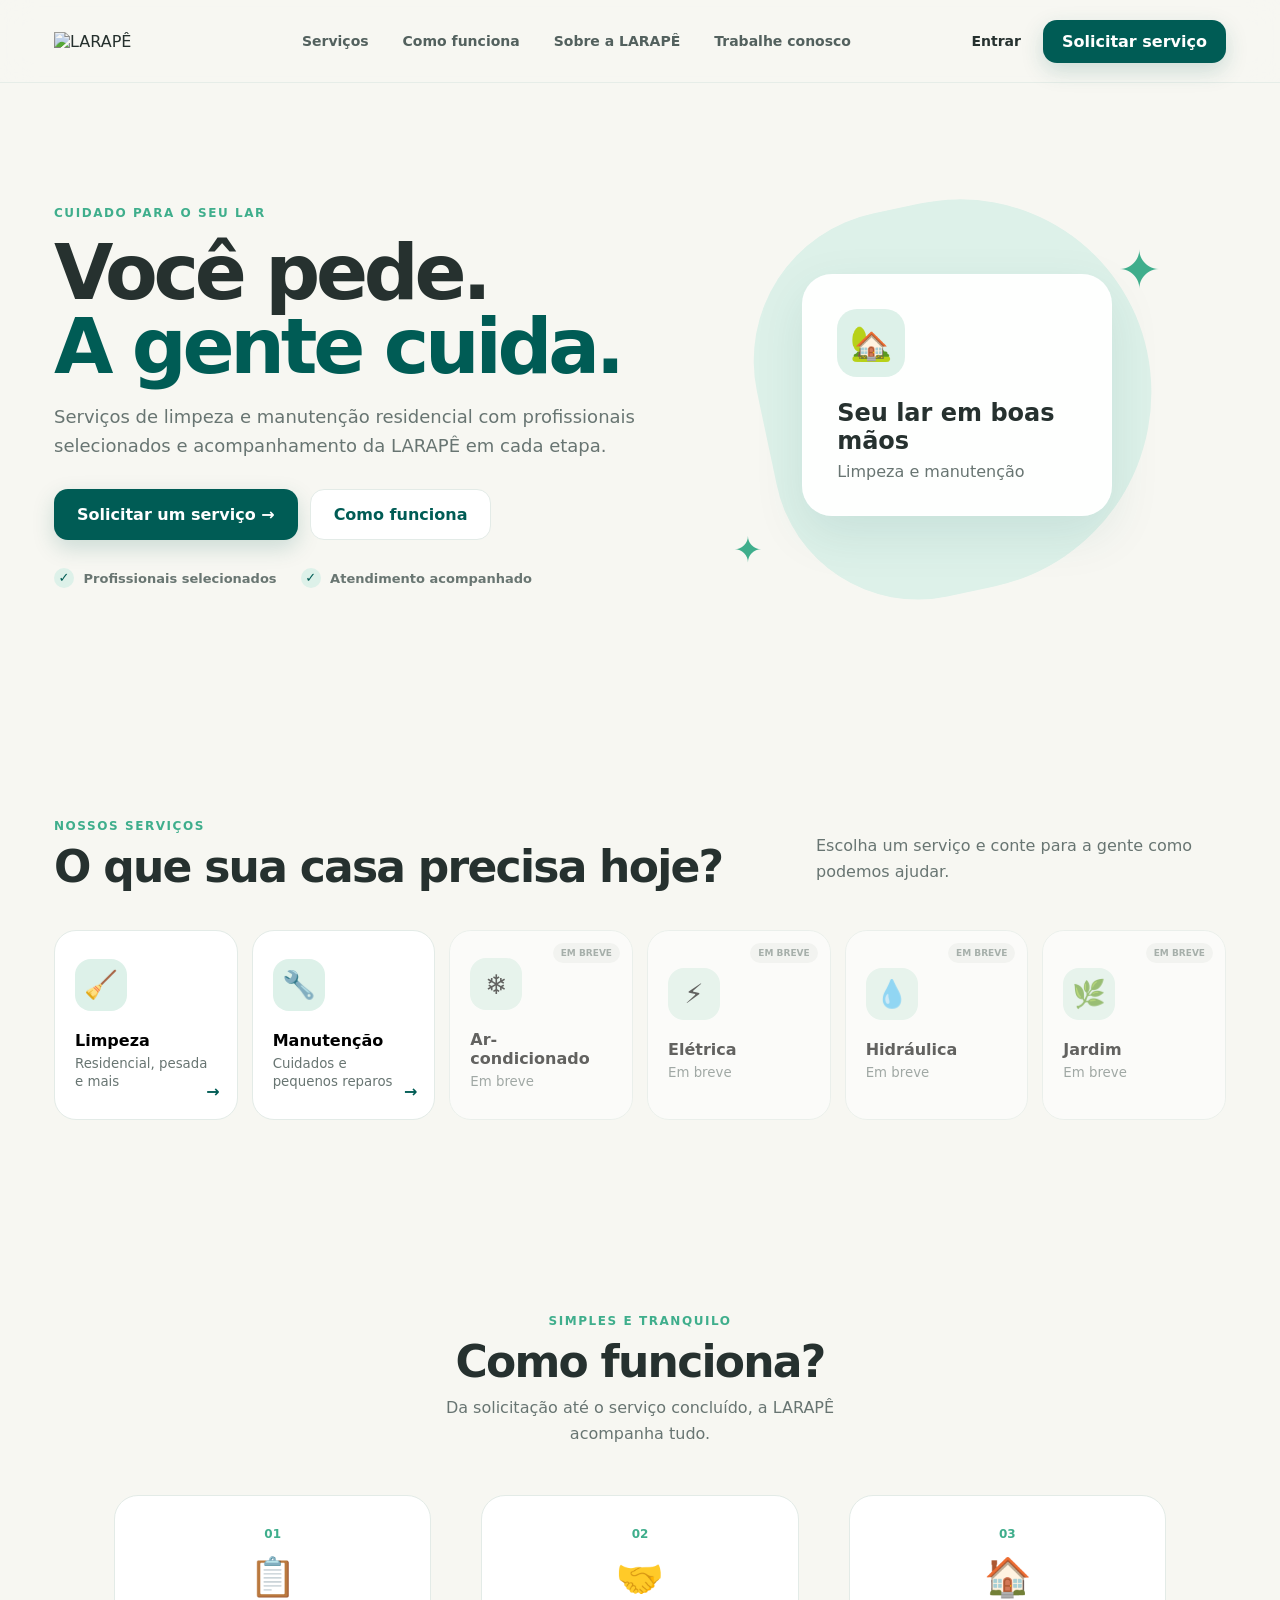
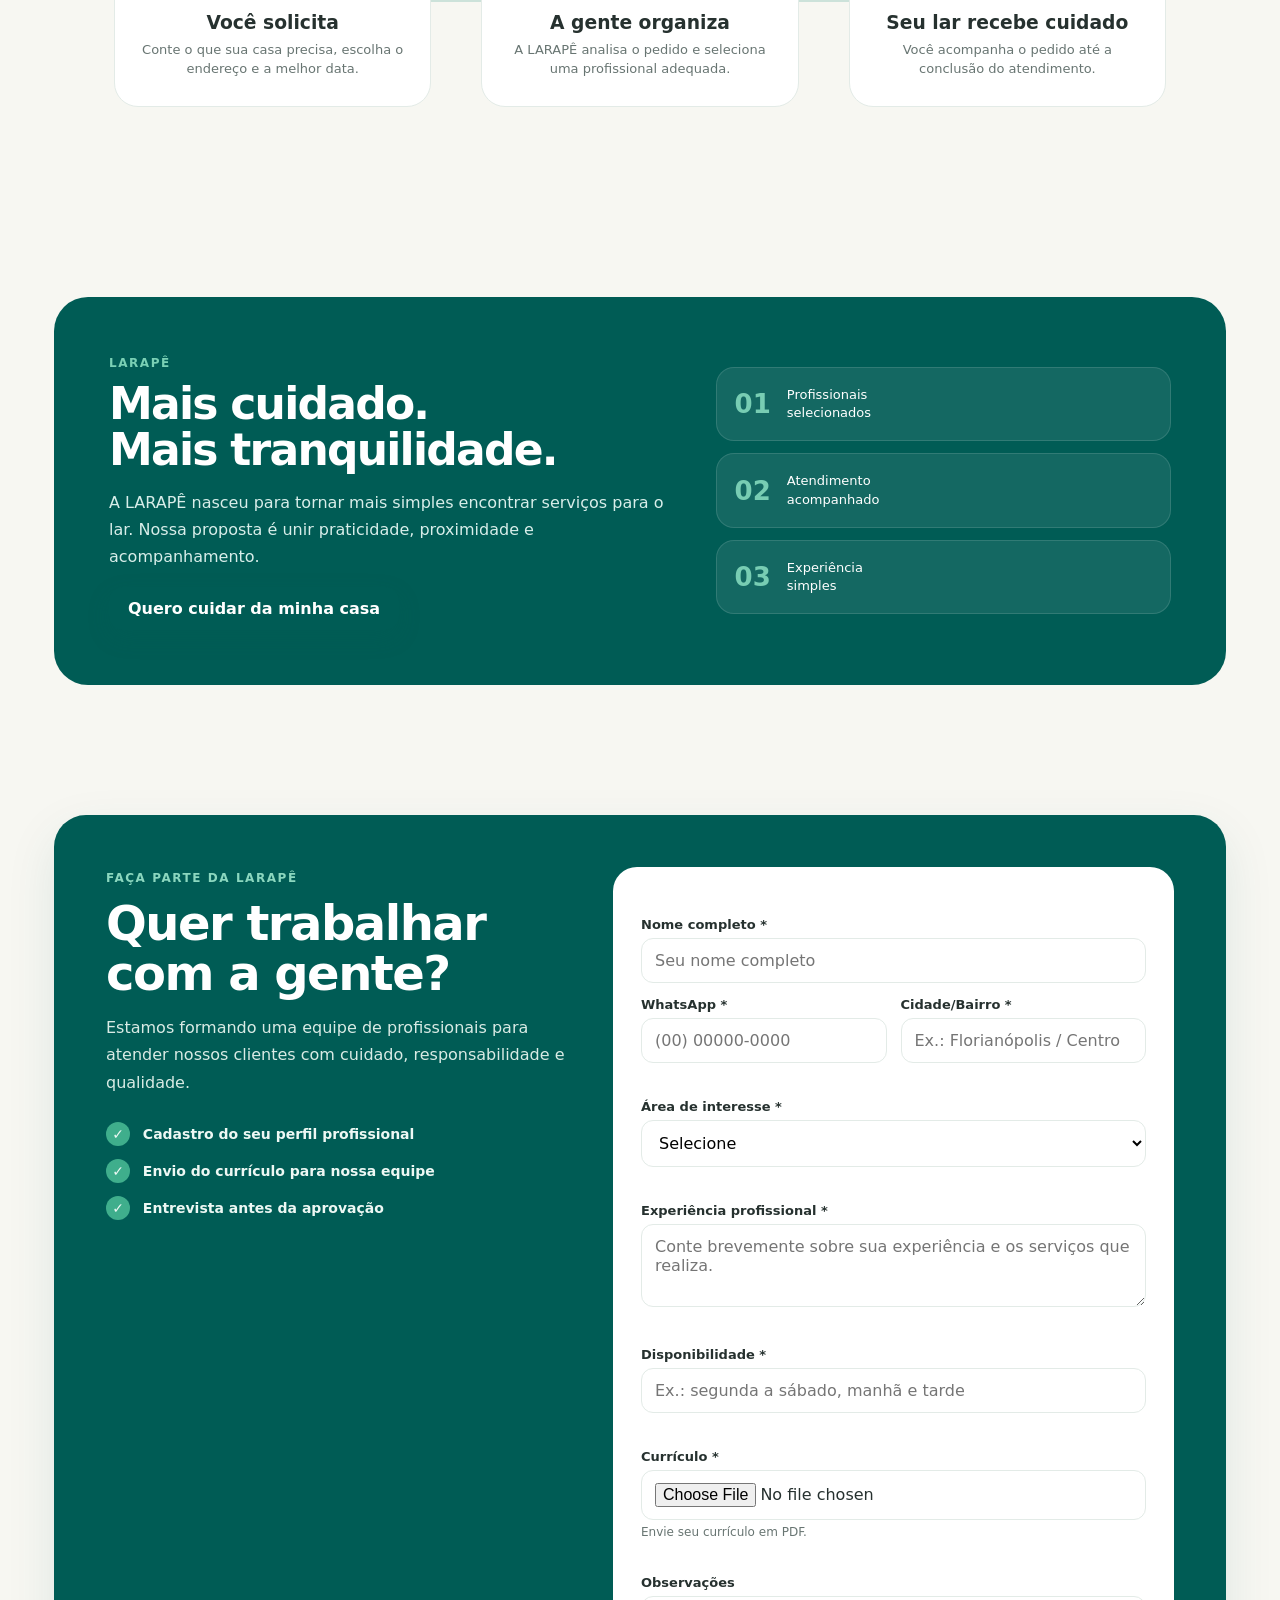
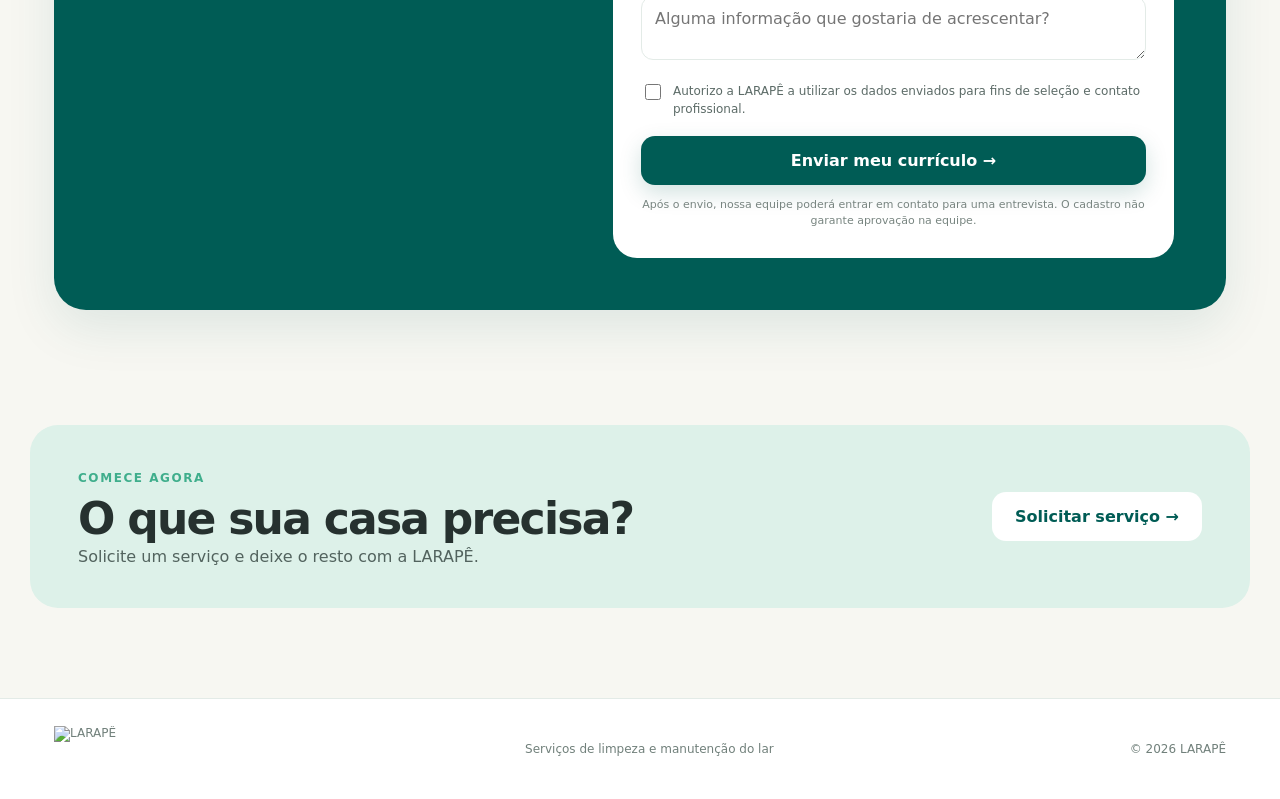
==== index.html @ cdea6ae1 "Add files via upload" ====
<!DOCTYPE html>
<html lang="pt-BR">
<head>
  <meta charset="UTF-8">
  <meta name="viewport" content="width=device-width, initial-scale=1.0">
  <title>LARAPÊ | Você pede. A gente cuida.</title>
  <meta name="description" content="Serviços de limpeza e manutenção do lar. Você pede. A gente cuida.">
  <link rel="stylesheet" href="style.css">
</head>
<body>

<header class="header">
  <div class="nav">
    <a href="#" class="logo"><img src="assets/logo-larape.jpg" alt="LARAPÊ"></a>

    <nav class="desktop-menu">
      <a href="#servicos">Serviços</a>
      <a href="#como-funciona">Como funciona</a>
      <a href="#sobre">Sobre a LARAPÊ</a>
      <a href="#trabalhe">Trabalhe conosco</a>
    </nav>

    <div class="nav-actions">
      <a href="#entrar" class="login">Entrar</a>
      <a href="#solicitar" class="btn btn-primary">Solicitar serviço</a>
    </div>

    <button class="menu-btn" id="menuBtn">☰</button>
  </div>

  <div class="mobile-menu" id="mobileMenu">
    <a href="#servicos">Serviços</a>
    <a href="#como-funciona">Como funciona</a>
    <a href="#sobre">Sobre a LARAPÊ</a>
    <a href="#trabalhe">Trabalhe conosco</a>
    <a href="#entrar">Entrar</a>
    <a href="#solicitar" class="btn btn-primary">Solicitar serviço</a>
  </div>
</header>

<main>

<section class="hero">
  <div class="hero-content">
    <span class="eyebrow">CUIDADO PARA O SEU LAR</span>
    <h1>Você pede.<br><span>A gente cuida.</span></h1>
    <p>
      Serviços de limpeza e manutenção residencial com profissionais selecionados
      e acompanhamento da LARAPÊ em cada etapa.
    </p>

    <div class="hero-actions">
      <a href="#solicitar" class="btn btn-primary btn-large">Solicitar um serviço →</a>
      <a href="#como-funciona" class="btn btn-light btn-large">Como funciona</a>
    </div>

    <div class="trust">
      <div class="trust-item"><strong>✓</strong> Profissionais selecionados</div>
      <div class="trust-item"><strong>✓</strong> Atendimento acompanhado</div>
    </div>
  </div>

  <div class="hero-visual">
    <div class="blob"></div>
    <div class="home-card">
      <div class="mini-icon">🏡</div>
      <strong>Seu lar em boas mãos</strong>
      <span>Limpeza e manutenção</span>
    </div>
    <div class="spark spark-one">✦</div>
    <div class="spark spark-two">✦</div>
  </div>
</section>

<section class="services section" id="servicos">
  <div class="section-heading">
    <div>
      <span class="eyebrow">NOSSOS SERVIÇOS</span>
      <h2>O que sua casa precisa hoje?</h2>
    </div>
    <p>Escolha um serviço e conte para a gente como podemos ajudar.</p>
  </div>

  <div class="service-grid">
    <button class="service-card active" onclick="selectService('Limpeza')">
      <span class="service-icon">🧹</span>
      <strong>Limpeza</strong>
      <small>Residencial, pesada e mais</small>
      <span class="arrow">→</span>
    </button>

    <button class="service-card active" onclick="selectService('Manutenção')">
      <span class="service-icon">🔧</span>
      <strong>Manutenção</strong>
      <small>Cuidados e pequenos reparos</small>
      <span class="arrow">→</span>
    </button>

    <button class="service-card soon">
      <span class="service-icon">❄️</span>
      <strong>Ar-condicionado</strong>
      <small>Em breve</small>
      <span class="soon-label">Em breve</span>
    </button>

    <button class="service-card soon">
      <span class="service-icon">⚡</span>
      <strong>Elétrica</strong>
      <small>Em breve</small>
      <span class="soon-label">Em breve</span>
    </button>

    <button class="service-card soon">
      <span class="service-icon">💧</span>
      <strong>Hidráulica</strong>
      <small>Em breve</small>
      <span class="soon-label">Em breve</span>
    </button>

    <button class="service-card soon">
      <span class="service-icon">🌿</span>
      <strong>Jardim</strong>
      <small>Em breve</small>
      <span class="soon-label">Em breve</span>
    </button>
  </div>
</section>

<section class="how section" id="como-funciona">
  <div class="section-heading centered">
    <span class="eyebrow">SIMPLES E TRANQUILO</span>
    <h2>Como funciona?</h2>
    <p>Da solicitação até o serviço concluído, a LARAPÊ acompanha tudo.</p>
  </div>

  <div class="steps">
    <div class="step">
      <span>01</span>
      <div class="step-icon">📋</div>
      <h3>Você solicita</h3>
      <p>Conte o que sua casa precisa, escolha o endereço e a melhor data.</p>
    </div>

    <div class="line"></div>

    <div class="step">
      <span>02</span>
      <div class="step-icon">🤝</div>
      <h3>A gente organiza</h3>
      <p>A LARAPÊ analisa o pedido e seleciona uma profissional adequada.</p>
    </div>

    <div class="line"></div>

    <div class="step">
      <span>03</span>
      <div class="step-icon">🏠</div>
      <h3>Seu lar recebe cuidado</h3>
      <p>Você acompanha o pedido até a conclusão do atendimento.</p>
    </div>
  </div>
</section>

<section class="about section" id="sobre">
  <div class="about-box">
    <div>
      <span class="eyebrow">LARAPÊ</span>
      <h2>Mais cuidado.<br>Mais tranquilidade.</h2>
      <p>
        A LARAPÊ nasceu para tornar mais simples encontrar serviços para o lar.
        Nossa proposta é unir praticidade, proximidade e acompanhamento.
      </p>
      <a href="#solicitar" class="btn btn-primary">Quero cuidar da minha casa</a>
    </div>

    <div class="about-badges">
      <div><strong>01</strong><span>Profissionais<br>selecionados</span></div>
      <div><strong>02</strong><span>Atendimento<br>acompanhado</span></div>
      <div><strong>03</strong><span>Experiência<br>simples</span></div>
    </div>
  </div>
</section>

<section class="careers section" id="trabalhe">
  <div class="careers-box">
    <div class="careers-copy">
      <span class="eyebrow">FAÇA PARTE DA LARAPÊ</span>
      <h2>Quer trabalhar com a gente?</h2>
      <p>Estamos formando uma equipe de profissionais para atender nossos clientes com cuidado, responsabilidade e qualidade.</p>
      <div class="careers-points">
        <div><span>✓</span> Cadastro do seu perfil profissional</div>
        <div><span>✓</span> Envio do currículo para nossa equipe</div>
        <div><span>✓</span> Entrevista antes da aprovação</div>
      </div>
    </div>

    <form class="career-form" id="careerForm">
      <div class="form-grid">
        <div class="field full"><label for="careerName">Nome completo *</label><input id="careerName" required type="text" placeholder="Seu nome completo"></div>
        <div class="field"><label for="careerPhone">WhatsApp *</label><input id="careerPhone" required type="tel" placeholder="(00) 00000-0000"></div>
        <div class="field"><label for="careerCity">Cidade/Bairro *</label><input id="careerCity" required type="text" placeholder="Ex.: Florianópolis / Centro"></div>
        <div class="field full"><label for="careerArea">Área de interesse *</label><select id="careerArea" required><option value="">Selecione</option><option>Faxina / Limpeza</option><option>Manutenção</option><option>Ambos</option></select></div>
        <div class="field full"><label for="careerExperience">Experiência profissional *</label><textarea id="careerExperience" required rows="3" placeholder="Conte brevemente sobre sua experiência e os serviços que realiza."></textarea></div>
        <div class="field full"><label for="careerAvailability">Disponibilidade *</label><input id="careerAvailability" required type="text" placeholder="Ex.: segunda a sábado, manhã e tarde"></div>
        <div class="field full"><label for="careerCv">Currículo *</label><input id="careerCv" required type="file" accept=".pdf,application/pdf"><small>Envie seu currículo em PDF.</small></div>
        <div class="field full"><label for="careerNotes">Observações</label><textarea id="careerNotes" rows="2" placeholder="Alguma informação que gostaria de acrescentar?"></textarea></div>
      </div>
      <label class="consent"><input id="careerConsent" required type="checkbox"> <span>Autorizo a LARAPÊ a utilizar os dados enviados para fins de seleção e contato profissional.</span></label>
      <button class="btn btn-primary btn-large" type="submit">Enviar meu currículo →</button>
      <p class="form-note">Após o envio, nossa equipe poderá entrar em contato para uma entrevista. O cadastro não garante aprovação na equipe.</p>
    </form>
  </div>
</section>

<section class="cta" id="solicitar">
  <div>
    <span class="eyebrow">COMECE AGORA</span>
    <h2>O que sua casa precisa?</h2>
    <p>Solicite um serviço e deixe o resto com a LARAPÊ.</p>
  </div>
  <button class="btn btn-white btn-large" onclick="selectService('Limpeza')">Solicitar serviço →</button>
</section>

</main>

<footer>
  <div class="footer-inner">
    <img src="assets/logo-larape.jpg" alt="LARAPÊ">
    <span>Serviços de limpeza e manutenção do lar</span>
    <span>© 2026 LARAPÊ</span>
  </div>
</footer>

<div class="modal" id="modal">
  <div class="modal-box wizard">
    <button class="close" onclick="closeModal()">×</button>

    <div class="wizard-top">
      <div>
        <span class="eyebrow">NOVO PEDIDO</span>
        <h2 id="modalTitle">Solicitar serviço</h2>
      </div>
      <span class="step-count" id="stepCount">1 de 4</span>
    </div>

    <div class="progress"><span id="progressBar"></span></div>

    <div class="wizard-step active" data-step="1">
      <p>Primeiro, escolha o que você precisa.</p>
      <div class="choice-grid">
        <button class="choice" data-service="Limpeza" onclick="chooseService('Limpeza')">
          <span>🧹</span><strong>Limpeza</strong><small>Cuidados para sua casa</small>
        </button>
        <button class="choice" data-service="Manutenção" onclick="chooseService('Manutenção')">
          <span>🔧</span><strong>Manutenção</strong><small>Pequenos reparos e cuidados</small>
        </button>
      </div>
    </div>

    <div class="wizard-step" data-step="2">
      <p>Conte um pouco mais sobre o serviço.</p>
      <label>Tipo de atendimento</label>
      <select id="detailType">
        <option>Limpeza residencial</option>
        <option>Limpeza pesada</option>
        <option>Manutenção geral</option>
        <option>Outro</option>
      </select>
      <label>Observações</label>
      <textarea id="notes" rows="4" placeholder="Ex.: quantidade de quartos, alguma necessidade especial..."></textarea>
      <div class="wizard-actions">
        <button class="btn btn-light" onclick="prevStep()">← Voltar</button>
        <button class="btn btn-primary" onclick="nextStep()">Continuar →</button>
      </div>
    </div>

    <div class="wizard-step" data-step="3">
      <p>Onde e quando você gostaria do atendimento?</p>
      <label>Endereço</label>
      <input id="address" type="text" placeholder="Rua, número, bairro">
      <div class="two-cols">
        <div><label>Data</label><input id="date" type="date"></div>
        <div><label>Horário</label><input id="time" type="time"></div>
      </div>
      <div class="wizard-actions">
        <button class="btn btn-light" onclick="prevStep()">← Voltar</button>
        <button class="btn btn-primary" onclick="nextStep()">Continuar →</button>
      </div>
    </div>

    <div class="wizard-step" data-step="4">
      <p>Por fim, como podemos falar com você?</p>
      <label>Nome</label>
      <input id="name" type="text" placeholder="Seu nome">
      <label>WhatsApp</label>
      <input id="phone" type="tel" placeholder="(00) 00000-0000">
      <div class="summary" id="summary"></div>
      <div class="wizard-actions">
        <button class="btn btn-light" onclick="prevStep()">← Voltar</button>
        <button class="btn btn-primary" onclick="finishRequest()">Enviar pedido ✓</button>
      </div>
    </div>
  </div>
</div>

<div class="toast" id="toast"></div>

<script src="script.js"></script>
</body>
</html>
---- style.css ----
:root {
  --petroleo: #005C55;
  --verde: #3FAE8C;
  --claro: #DDF1E9;
  --off: #F7F7F2;
  --grafite: #26312F;
  --muted: #687572;
  --white: #FFFFFF;
  --border: #e3ebe7;
  --shadow: 0 18px 50px rgba(0, 92, 85, .10);
  --radius: 24px;
}

* { box-sizing: border-box; }

html { scroll-behavior: smooth; }

body {
  margin: 0;
  background: var(--off);
  color: var(--grafite);
  font-family: Inter, ui-sans-serif, system-ui, -apple-system, BlinkMacSystemFont, "Segoe UI", sans-serif;
}

button, input, select { font: inherit; }

button, a { -webkit-tap-highlight-color: transparent; }

a { text-decoration: none; color: inherit; }

.header {
  position: fixed;
  top: 0;
  left: 0;
  right: 0;
  z-index: 50;
  background: rgba(247,247,242,.90);
  backdrop-filter: blur(16px);
  border-bottom: 1px solid rgba(227,235,231,.8);
}

.nav {
  max-width: 1220px;
  height: 82px;
  padding: 0 24px;
  margin: auto;
  display: flex;
  align-items: center;
  justify-content: space-between;
}

.logo img {
  width: 148px;
  height: 58px;
  object-fit: contain;
  mix-blend-mode: multiply;
}

.desktop-menu {
  display: flex;
  gap: 34px;
  margin-left: 50px;
}

.desktop-menu a {
  font-size: 14px;
  font-weight: 650;
  color: #53615e;
}

.desktop-menu a:hover { color: var(--petroleo); }

.nav-actions {
  display: flex;
  align-items: center;
  gap: 22px;
}

.login {
  font-size: 14px;
  font-weight: 750;
}

.btn {
  border: 0;
  border-radius: 14px;
  padding: 12px 19px;
  font-weight: 800;
  display: inline-flex;
  justify-content: center;
  align-items: center;
  transition: .2s ease;
  cursor: pointer;
}

.btn-primary {
  background: var(--petroleo);
  color: white;
  box-shadow: 0 8px 22px rgba(0,92,85,.18);
}

.btn-primary:hover {
  transform: translateY(-2px);
  box-shadow: 0 12px 28px rgba(0,92,85,.25);
}

.btn-light {
  background: white;
  color: var(--petroleo);
  border: 1px solid var(--border);
}

.btn-white {
  background: white;
  color: var(--petroleo);
}

.btn-large { padding: 15px 23px; }

.menu-btn { display: none; border: 0; background: none; font-size: 26px; }

.mobile-menu { display: none; }

.hero {
  min-height: 720px;
  max-width: 1220px;
  margin: auto;
  padding: 150px 24px 80px;
  display: grid;
  grid-template-columns: 1.05fr .95fr;
  align-items: center;
  gap: 40px;
}

.eyebrow {
  color: var(--verde);
  font-size: 12px;
  font-weight: 900;
  letter-spacing: .13em;
}

.hero h1 {
  margin: 15px 0 18px;
  font-size: clamp(48px, 6vw, 78px);
  line-height: .96;
  letter-spacing: -.055em;
}

.hero h1 span { color: var(--petroleo); }

.hero p {
  max-width: 590px;
  font-size: 18px;
  line-height: 1.65;
  color: var(--muted);
}

.hero-actions {
  display: flex;
  gap: 12px;
  margin-top: 28px;
}

.trust {
  display: flex;
  gap: 24px;
  flex-wrap: wrap;
  margin-top: 28px;
  color: #697672;
  font-size: 13px;
  font-weight: 650;
}

.trust strong {
  display: inline-grid;
  place-items: center;
  width: 20px;
  height: 20px;
  border-radius: 50%;
  background: var(--claro);
  color: var(--petroleo);
  margin-right: 5px;
}

.hero-visual {
  min-height: 450px;
  position: relative;
  display: grid;
  place-items: center;
}

.blob {
  position: absolute;
  width: 390px;
  height: 390px;
  border-radius: 44% 56% 58% 42%;
  background: var(--claro);
  transform: rotate(-12deg);
}

.home-card {
  position: relative;
  z-index: 2;
  width: 310px;
  min-height: 220px;
  background: rgba(255,255,255,.95);
  border: 1px solid rgba(255,255,255,.8);
  border-radius: 30px;
  box-shadow: var(--shadow);
  display: flex;
  flex-direction: column;
  justify-content: center;
  padding: 34px;
}

.mini-icon {
  width: 68px;
  height: 68px;
  border-radius: 20px;
  display: grid;
  place-items: center;
  background: var(--claro);
  font-size: 34px;
  margin-bottom: 22px;
}

.home-card strong { font-size: 24px; }

.home-card span { margin-top: 7px; color: var(--muted); }

.spark {
  position: absolute;
  color: var(--verde);
  font-size: 52px;
  z-index: 3;
}

.spark-one { top: 70px; right: 65px; }
.spark-two { bottom: 50px; left: 45px; font-size: 35px; }

.section {
  max-width: 1220px;
  margin: auto;
  padding: 95px 24px;
}

.section-heading {
  display: flex;
  justify-content: space-between;
  align-items: end;
  gap: 30px;
  margin-bottom: 30px;
}

.section-heading h2,
.about h2,
.cta h2 {
  font-size: clamp(30px, 4vw, 44px);
  letter-spacing: -.04em;
  line-height: 1.05;
  margin: 10px 0;
}

.section-heading p {
  color: var(--muted);
  max-width: 410px;
  line-height: 1.6;
}

.centered {
  display: block;
  text-align: center;
  max-width: 680px;
  margin: auto auto 48px;
}

.centered p { margin: auto; }

.service-grid {
  display: grid;
  grid-template-columns: repeat(6, 1fr);
  gap: 14px;
}

.service-card {
  min-height: 190px;
  border: 1px solid var(--border);
  background: white;
  border-radius: 22px;
  padding: 20px;
  text-align: left;
  position: relative;
  transition: .2s ease;
  cursor: pointer;
}

.service-card.active:hover {
  transform: translateY(-5px);
  border-color: #a9d5c9;
  box-shadow: var(--shadow);
}

.service-card.soon { opacity: .60; cursor: default; }

.service-icon {
  display: grid;
  place-items: center;
  width: 52px;
  height: 52px;
  border-radius: 16px;
  background: var(--claro);
  font-size: 27px;
}

.service-card strong {
  display: block;
  margin-top: 20px;
  font-size: 16px;
}

.service-card small {
  display: block;
  color: var(--muted);
  margin-top: 5px;
  line-height: 1.4;
}

.arrow {
  position: absolute;
  right: 17px;
  bottom: 18px;
  color: var(--petroleo);
  font-weight: 900;
}

.soon-label {
  position: absolute;
  right: 12px;
  top: 12px;
  background: #f0f2f0;
  color: #71807b;
  border-radius: 99px;
  padding: 5px 8px;
  font-size: 9px;
  font-weight: 800;
  text-transform: uppercase;
}

.how { max-width: 1100px; }

.steps {
  display: grid;
  grid-template-columns: 1fr 50px 1fr 50px 1fr;
  align-items: center;
}

.step {
  text-align: center;
  background: white;
  border: 1px solid var(--border);
  border-radius: 24px;
  padding: 27px 20px;
}

.step > span {
  color: var(--verde);
  font-weight: 900;
  font-size: 12px;
}

.step-icon { font-size: 38px; margin: 13px 0; }

.step h3 { margin: 0 0 7px; }

.step p {
  margin: 0;
  color: var(--muted);
  line-height: 1.5;
  font-size: 13px;
}

.line {
  height: 2px;
  background: #cce2da;
}

.about-box {
  background: var(--petroleo);
  color: white;
  border-radius: 34px;
  padding: 55px;
  display: grid;
  grid-template-columns: 1.1fr .9fr;
  gap: 50px;
  align-items: center;
  overflow: hidden;
  position: relative;
}

.about-box p {
  max-width: 600px;
  color: #d8eeea;
  line-height: 1.7;
}

.about-box .eyebrow { color: #7ad0b5; }

.about-badges {
  display: grid;
  gap: 12px;
}

.about-badges div {
  background: rgba(255,255,255,.08);
  border: 1px solid rgba(255,255,255,.12);
  border-radius: 18px;
  padding: 18px;
  display: flex;
  align-items: center;
  gap: 16px;
}

.about-badges strong { font-size: 26px; color: #78cdb3; }
.about-badges span { font-size: 13px; line-height: 1.4; }

.cta {
  max-width: 1220px;
  margin: 20px auto 90px;
  padding: 42px 48px;
  border-radius: 28px;
  background: var(--claro);
  display: flex;
  justify-content: space-between;
  align-items: center;
  gap: 30px;
}

.cta h2 { margin-bottom: 5px; }

.cta p { margin: 0; color: #52635e; }

footer {
  border-top: 1px solid var(--border);
  background: white;
}

.footer-inner {
  max-width: 1220px;
  margin: auto;
  min-height: 100px;
  padding: 20px 24px;
  display: flex;
  align-items: center;
  justify-content: space-between;
  gap: 20px;
  color: #71807b;
  font-size: 12px;
}

.footer-inner img {
  width: 115px;
  height: 45px;
  object-fit: contain;
  mix-blend-mode: multiply;
}

.modal {
  position: fixed;
  inset: 0;
  z-index: 100;
  background: rgba(22,38,35,.45);
  backdrop-filter: blur(7px);
  display: none;
  place-items: center;
  padding: 20px;
}

.modal.show { display: grid; }

.modal-box {
  width: min(470px,100%);
  background: var(--off);
  border-radius: 26px;
  padding: 30px;
  position: relative;
  box-shadow: 0 25px 80px rgba(0,0,0,.2);
}

.modal-box h2 { margin: 10px 0; font-size: 30px; }

.modal-box p {
  color: var(--muted);
  line-height: 1.5;
}

.modal-box label {
  display: block;
  font-size: 13px;
  font-weight: 800;
  margin: 15px 0 6px;
}

.modal-box input,
.modal-box select {
  width: 100%;
  border: 1px solid var(--border);
  background: white;
  border-radius: 12px;
  padding: 13px;
  outline: none;
}

.full { width: 100%; margin-top: 22px; }

.close {
  position: absolute;
  right: 17px;
  top: 14px;
  border: 0;
  background: none;
  font-size: 29px;
  color: #66736f;
}

.toast {
  position: fixed;
  right: 20px;
  bottom: 20px;
  z-index: 200;
  background: var(--grafite);
  color: white;
  padding: 14px 18px;
  border-radius: 13px;
  transform: translateY(100px);
  opacity: 0;
  transition: .25s;
}

.toast.show { transform: translateY(0); opacity: 1; }

@media (max-width: 1050px) {
  .desktop-menu { display: none; }
  .service-grid { grid-template-columns: repeat(3, 1fr); }
  .hero { grid-template-columns: 1fr; }
  .hero-visual { min-height: 360px; }
}

@media (max-width: 720px) {
  .nav { height: 70px; }
  .logo img { width: 125px; }
  .nav-actions { display: none; }
  .menu-btn { display: block; }

  .mobile-menu {
    background: white;
    padding: 15px 22px 22px;
    border-bottom: 1px solid var(--border);
  }

  .mobile-menu.open { display: grid; gap: 12px; }

  .mobile-menu a {
    padding: 10px 0;
    font-weight: 700;
  }

  .mobile-menu .btn { color: white; text-align: center; }

  .hero {
    padding-top: 120px;
    padding-bottom: 50px;
  }

  .hero h1 { font-size: 51px; }
  .hero p { font-size: 16px; }
  .hero-actions { flex-direction: column; }
  .hero-actions .btn { width: 100%; }
  .hero-visual { min-height: 300px; }
  .blob { width: 280px; height: 280px; }
  .home-card { width: 270px; }

  .section { padding: 65px 18px; }
  .section-heading { display: block; }
  .service-grid { grid-template-columns: 1fr 1fr; }
  .service-card { min-height: 170px; }

  .steps { grid-template-columns: 1fr; gap: 12px; }
  .line { display: none; }

  .about-box {
    padding: 32px 25px;
    grid-template-columns: 1fr;
  }

  .cta {
    margin: 0 18px 60px;
    padding: 32px 25px;
    display: block;
  }

  .cta .btn { margin-top: 22px; width: 100%; }

  .footer-inner {
    flex-direction: column;
    text-align: center;
    padding: 25px;
  }
}

@media (max-width: 420px) {
  .service-grid { grid-template-columns: 1fr; }
}

/* Wizard de solicitação */
.wizard { max-height: 88vh; overflow-y: auto; }
.wizard-top { display:flex; justify-content:space-between; align-items:flex-start; gap:20px; }
.step-count { font-size:12px; font-weight:900; color:var(--petroleo); background:var(--claro); padding:7px 10px; border-radius:99px; }
.progress { height:5px; background:#e4ebe8; border-radius:99px; margin:20px 0 24px; overflow:hidden; }
.progress span { display:block; height:100%; width:25%; background:var(--verde); border-radius:99px; transition:.25s; }
.wizard-step { display:none; }
.wizard-step.active { display:block; }
.wizard-step > p { margin-top:0; }
.choice-grid { display:grid; grid-template-columns:1fr 1fr; gap:12px; margin-top:20px; }
.choice {
  border:1px solid var(--border); background:white; border-radius:18px; padding:22px;
  text-align:left; cursor:pointer; transition:.2s;
}
.choice:hover, .choice.selected { border-color:var(--verde); box-shadow:0 8px 24px rgba(0,92,85,.10); transform:translateY(-2px); }
.choice span { font-size:31px; display:block; margin-bottom:14px; }
.choice strong { display:block; font-size:16px; }
.choice small { display:block; color:var(--muted); margin-top:5px; }
.wizard label { display:block; font-size:13px; font-weight:800; margin:15px 0 6px; }
.wizard input, .wizard select, .wizard textarea {
  width:100%; border:1px solid var(--border); background:white; border-radius:12px;
  padding:13px; outline:none; resize:vertical;
}
.wizard input:focus, .wizard select:focus, .wizard textarea:focus { border-color:var(--verde); }
.two-cols { display:grid; grid-template-columns:1fr 1fr; gap:12px; }
.wizard-actions { display:flex; justify-content:space-between; gap:10px; margin-top:22px; }
.summary { margin-top:18px; padding:16px; border-radius:15px; background:var(--claro); color:#3e5b54; font-size:13px; line-height:1.6; }
.summary strong { color:var(--petroleo); }

@media (max-width: 520px) {
  .choice-grid, .two-cols { grid-template-columns:1fr; }
  .wizard-actions .btn { flex:1; }
}


/* Trabalhe com a LARAPÊ */
.careers { padding-top: 35px; }
.careers-box { background: var(--petroleo); color: white; border-radius: 32px; padding: 52px; display:grid; grid-template-columns:.9fr 1.1fr; gap:48px; align-items:start; box-shadow: var(--shadow); }
.careers-copy h2 { font-size:clamp(32px,4vw,48px); line-height:1.05; margin:12px 0 16px; letter-spacing:-1.5px; }
.careers-copy > p { color:#d9ebe5; max-width:520px; line-height:1.7; }
.careers-copy .eyebrow { color:#8bd7bf; }
.careers-points { display:grid; gap:13px; margin-top:26px; color:#edf8f4; font-weight:700; font-size:14px; }
.careers-points span { display:inline-grid; place-items:center; width:24px; height:24px; border-radius:50%; background:#3fae8c; margin-right:8px; }
.career-form { background:#fff; color:var(--grafite); border-radius:24px; padding:28px; }
.form-grid { display:grid; grid-template-columns:1fr 1fr; gap:14px; }
.field.full { grid-column:1/-1; }
.field label { display:block; font-size:13px; font-weight:800; margin:0 0 6px; }
.career-form input, .career-form select, .career-form textarea { width:100%; box-sizing:border-box; border:1px solid var(--border); background:#fff; border-radius:12px; padding:12px 13px; outline:none; font:inherit; }
.career-form input:focus, .career-form select:focus, .career-form textarea:focus { border-color:var(--verde); box-shadow:0 0 0 3px rgba(63,174,140,.10); }
.career-form small { display:block; margin-top:5px; color:var(--muted); font-size:12px; }
.consent { display:flex; align-items:flex-start; gap:9px; margin:18px 0; font-size:12px; color:#5c6b67; line-height:1.5; }
.consent input { width:16px; height:16px; flex:0 0 auto; margin-top:2px; }
.career-form .btn { width:100%; }
.form-note { margin:12px 0 0; font-size:11px; color:#788580; line-height:1.5; text-align:center; }
@media (max-width: 900px) { .careers-box { grid-template-columns:1fr; padding:36px 26px; gap:28px; } }
@media (max-width: 560px) { .form-grid { grid-template-columns:1fr; } .field.full { grid-column:auto; } .career-form { padding:22px 18px; } .careers-box { border-radius:24px; } }
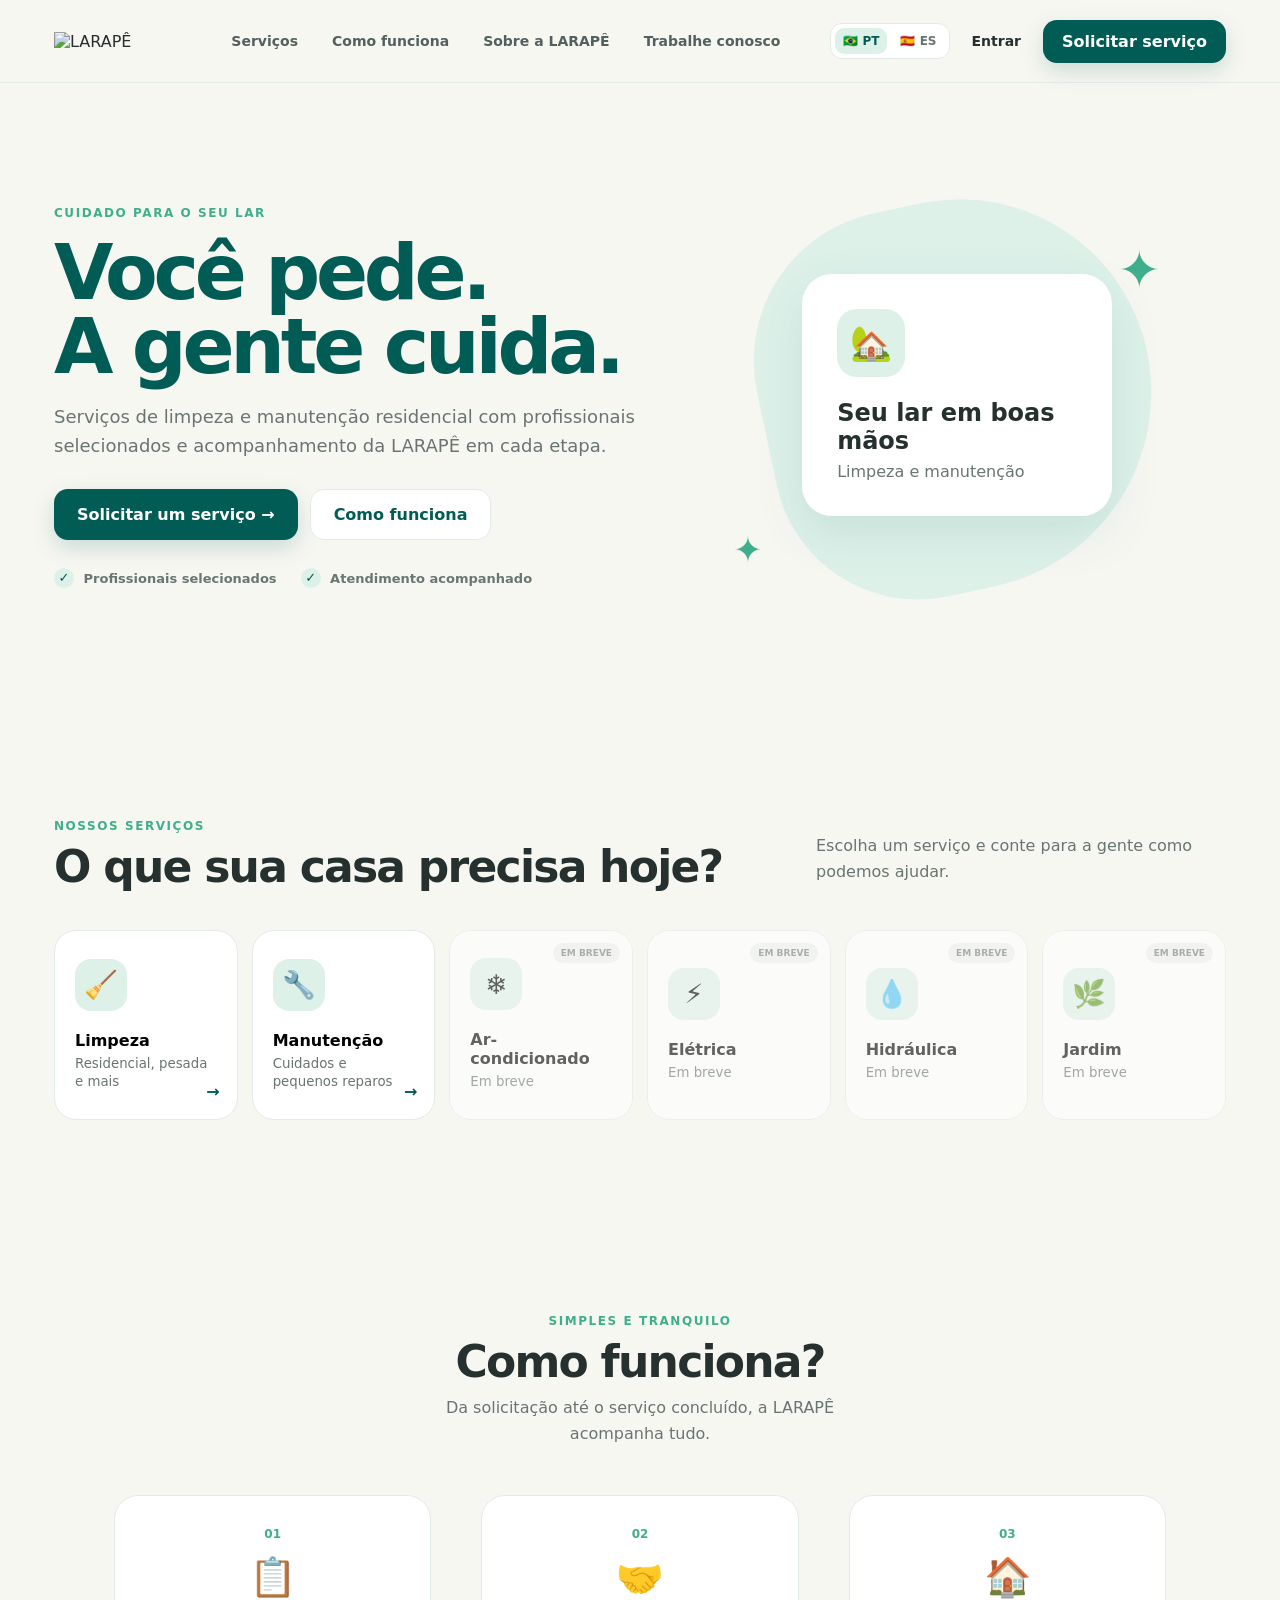
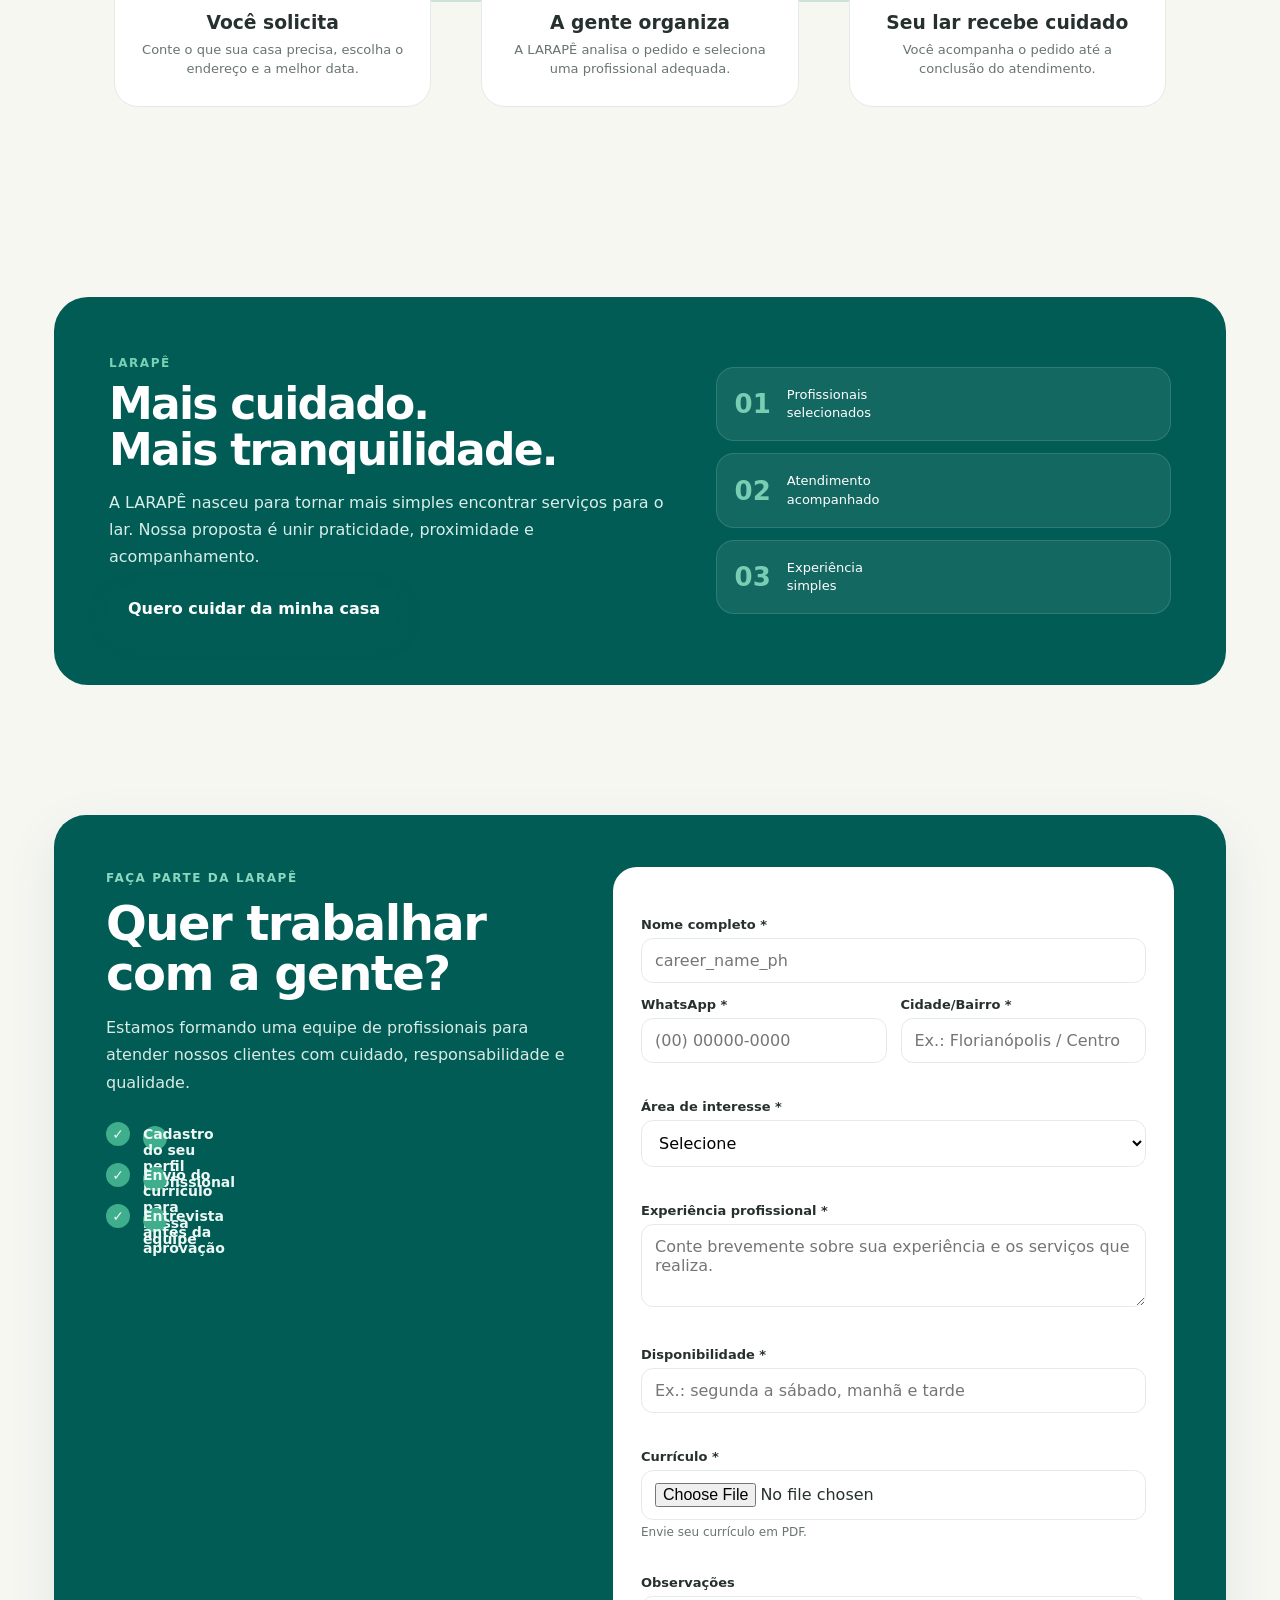
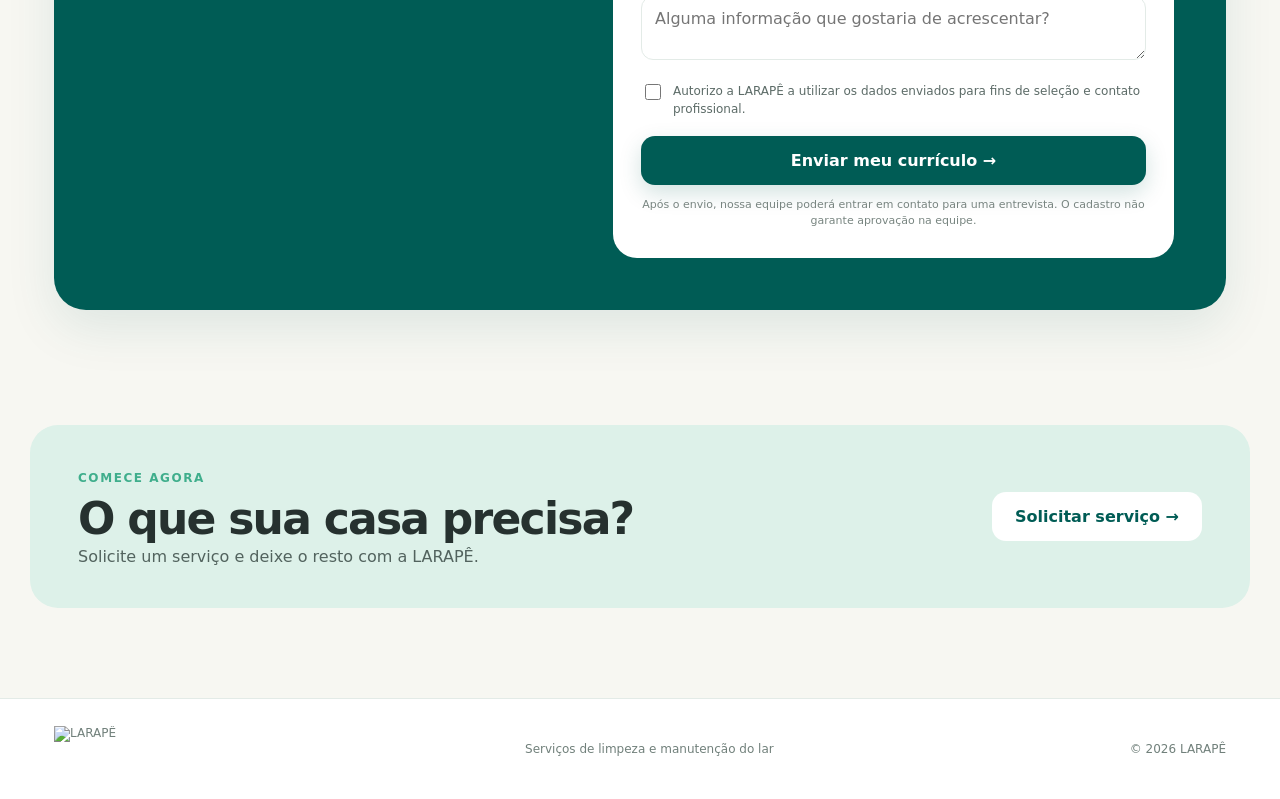
==== commit 07217529: "Add files via upload" ====
--- a/index.html
+++ b/index.html
@@ -14,27 +14,32 @@
     <a href="#" class="logo"><img src="assets/logo-larape.jpg" alt="LARAPÊ"></a>
 
     <nav class="desktop-menu">
-      <a href="#servicos">Serviços</a>
-      <a href="#como-funciona">Como funciona</a>
-      <a href="#sobre">Sobre a LARAPÊ</a>
-      <a href="#trabalhe">Trabalhe conosco</a>
+      <a href="#servicos" data-i18n="nav_services">Serviços</a>
+      <a href="#como-funciona" data-i18n="nav_how">Como funciona</a>
+      <a href="#sobre" data-i18n="nav_about">Sobre a LARAPÊ</a>
+      <a href="#trabalhe" data-i18n="nav_careers">Trabalhe conosco</a>
     </nav>
 
     <div class="nav-actions">
-      <a href="#entrar" class="login">Entrar</a>
-      <a href="#solicitar" class="btn btn-primary">Solicitar serviço</a>
+      <div class="language-switcher" aria-label="Idioma">
+        <button type="button" class="lang-btn active" data-lang="pt">🇧🇷 PT</button>
+        <button type="button" class="lang-btn" data-lang="es">🇪🇸 ES</button>
+      </div>
+      <a href="#entrar" class="login" data-i18n="nav_login">Entrar</a>
+      <a href="#solicitar" class="btn btn-primary" data-i18n="nav_request">Solicitar serviço</a>
     </div>
 
     <button class="menu-btn" id="menuBtn">☰</button>
   </div>
 
   <div class="mobile-menu" id="mobileMenu">
-    <a href="#servicos">Serviços</a>
-    <a href="#como-funciona">Como funciona</a>
-    <a href="#sobre">Sobre a LARAPÊ</a>
-    <a href="#trabalhe">Trabalhe conosco</a>
+    <div class="mobile-languages"><button type="button" class="lang-btn active" data-lang="pt">🇧🇷 Português</button><button type="button" class="lang-btn" data-lang="es">🇪🇸 Español</button></div>
+    <a href="#servicos" data-i18n="nav_services">Serviços</a>
+    <a href="#como-funciona" data-i18n="nav_how">Como funciona</a>
+    <a href="#sobre" data-i18n="nav_about">Sobre a LARAPÊ</a>
+    <a href="#trabalhe" data-i18n="nav_careers">Trabalhe conosco</a>
     <a href="#entrar">Entrar</a>
-    <a href="#solicitar" class="btn btn-primary">Solicitar serviço</a>
+    <a href="#solicitar" class="btn btn-primary" data-i18n="nav_request">Solicitar serviço</a>
   </div>
 </header>
 
@@ -42,21 +47,18 @@
 
 <section class="hero">
   <div class="hero-content">
-    <span class="eyebrow">CUIDADO PARA O SEU LAR</span>
-    <h1>Você pede.<br><span>A gente cuida.</span></h1>
-    <p>
-      Serviços de limpeza e manutenção residencial com profissionais selecionados
-      e acompanhamento da LARAPÊ em cada etapa.
-    </p>
+    <span class="eyebrow" data-i18n="hero_eyebrow">CUIDADO PARA O SEU LAR</span>
+    <h1><span data-i18n="hero_title_1">Você pede.</span><br><span data-i18n="hero_title_2">A gente cuida.</span></h1>
+    <p data-i18n="hero_text">Serviços de limpeza e manutenção residencial com profissionais selecionados e acompanhamento da LARAPÊ em cada etapa.</p>
 
     <div class="hero-actions">
-      <a href="#solicitar" class="btn btn-primary btn-large">Solicitar um serviço →</a>
-      <a href="#como-funciona" class="btn btn-light btn-large">Como funciona</a>
+      <a href="#solicitar" class="btn btn-primary btn-large" data-i18n="hero_request">Solicitar um serviço →</a>
+      <a href="#como-funciona" class="btn btn-light btn-large" data-i18n="hero_how">Como funciona</a>
     </div>
 
     <div class="trust">
-      <div class="trust-item"><strong>✓</strong> Profissionais selecionados</div>
-      <div class="trust-item"><strong>✓</strong> Atendimento acompanhado</div>
+      <div class="trust-item"><strong>✓</strong> <span data-i18n="trust_selected">Profissionais selecionados</span></div>
+      <div class="trust-item"><strong>✓</strong> <span data-i18n="trust_supported">Atendimento acompanhado</span></div>
     </div>
   </div>
 
@@ -64,8 +66,8 @@
     <div class="blob"></div>
     <div class="home-card">
       <div class="mini-icon">🏡</div>
-      <strong>Seu lar em boas mãos</strong>
-      <span>Limpeza e manutenção</span>
+      <strong data-i18n="hero_card_title">Seu lar em boas mãos</strong>
+      <span data-i18n="hero_card_subtitle">Limpeza e manutenção</span>
     </div>
     <div class="spark spark-one">✦</div>
     <div class="spark spark-two">✦</div>
@@ -75,70 +77,70 @@
 <section class="services section" id="servicos">
   <div class="section-heading">
     <div>
-      <span class="eyebrow">NOSSOS SERVIÇOS</span>
-      <h2>O que sua casa precisa hoje?</h2>
-    </div>
-    <p>Escolha um serviço e conte para a gente como podemos ajudar.</p>
+      <span class="eyebrow" data-i18n="services_eyebrow">NOSSOS SERVIÇOS</span>
+      <h2 data-i18n="services_title">O que sua casa precisa hoje?</h2>
+    </div>
+    <p data-i18n="services_text">Escolha um serviço e conte para a gente como podemos ajudar.</p>
   </div>
 
   <div class="service-grid">
     <button class="service-card active" onclick="selectService('Limpeza')">
       <span class="service-icon">🧹</span>
-      <strong>Limpeza</strong>
-      <small>Residencial, pesada e mais</small>
+      <strong data-i18n="service_cleaning">Limpeza</strong>
+      <small data-i18n="service_cleaning_small">Residencial, pesada e mais</small>
       <span class="arrow">→</span>
     </button>
 
     <button class="service-card active" onclick="selectService('Manutenção')">
       <span class="service-icon">🔧</span>
-      <strong>Manutenção</strong>
-      <small>Cuidados e pequenos reparos</small>
+      <strong data-i18n="service_maintenance">Manutenção</strong>
+      <small data-i18n="service_maintenance_small">Cuidados e pequenos reparos</small>
       <span class="arrow">→</span>
     </button>
 
     <button class="service-card soon">
       <span class="service-icon">❄️</span>
-      <strong>Ar-condicionado</strong>
-      <small>Em breve</small>
-      <span class="soon-label">Em breve</span>
+      <strong data-i18n="service_ac">Ar-condicionado</strong>
+      <small data-i18n="coming_soon">Em breve</small>
+      <span class="soon-label" data-i18n="coming_soon">Em breve</span>
     </button>
 
     <button class="service-card soon">
       <span class="service-icon">⚡</span>
-      <strong>Elétrica</strong>
-      <small>Em breve</small>
-      <span class="soon-label">Em breve</span>
+      <strong data-i18n="service_electric">Elétrica</strong>
+      <small data-i18n="coming_soon">Em breve</small>
+      <span class="soon-label" data-i18n="coming_soon">Em breve</span>
     </button>
 
     <button class="service-card soon">
       <span class="service-icon">💧</span>
-      <strong>Hidráulica</strong>
-      <small>Em breve</small>
-      <span class="soon-label">Em breve</span>
+      <strong data-i18n="service_plumbing">Hidráulica</strong>
+      <small data-i18n="coming_soon">Em breve</small>
+      <span class="soon-label" data-i18n="coming_soon">Em breve</span>
     </button>
 
     <button class="service-card soon">
       <span class="service-icon">🌿</span>
-      <strong>Jardim</strong>
-      <small>Em breve</small>
-      <span class="soon-label">Em breve</span>
+      <strong data-i18n="service_garden">Jardim</strong>
+      <small data-i18n="coming_soon">Em breve</small>
+      <span class="soon-label" data-i18n="coming_soon">Em breve</span>
     </button>
   </div>
 </section>
 
 <section class="how section" id="como-funciona">
   <div class="section-heading centered">
-    <span class="eyebrow">SIMPLES E TRANQUILO</span>
-    <h2>Como funciona?</h2>
-    <p>Da solicitação até o serviço concluído, a LARAPÊ acompanha tudo.</p>
+    <span class="eyebrow" data-i18n="how_eyebrow">SIMPLES E TRANQUILO</span>
+    <h2 data-i18n="how_title">Como funciona?</h2>
+    <p data-i18n="how_text">Da solicitação até o serviço concluído, a LARAPÊ acompanha tudo.</p>
   </div>
 
   <div class="steps">
     <div class="step">
       <span>01</span>
       <div class="step-icon">📋</div>
-      <h3>Você solicita</h3>
-      <p>Conte o que sua casa precisa, escolha o endereço e a melhor data.</p>
+      <h3 data-i18n="step1_title">Você solicita</h3>
+      <p data-i18n="step1_text">Conte o que sua casa precisa, escolha o endereço e a melhor data.</p>
     </div>
 
     <div class="line"></div>
@@ -146,8 +148,8 @@
     <div class="step">
       <span>02</span>
       <div class="step-icon">🤝</div>
-      <h3>A gente organiza</h3>
-      <p>A LARAPÊ analisa o pedido e seleciona uma profissional adequada.</p>
+      <h3 data-i18n="step2_title">A gente organiza</h3>
+      <p data-i18n="step2_text">A LARAPÊ analisa o pedido e seleciona uma profissional adequada.</p>
     </div>
 
     <div class="line"></div>
@@ -155,8 +157,8 @@
     <div class="step">
       <span>03</span>
       <div class="step-icon">🏠</div>
-      <h3>Seu lar recebe cuidado</h3>
-      <p>Você acompanha o pedido até a conclusão do atendimento.</p>
+      <h3 data-i18n="step3_title">Seu lar recebe cuidado</h3>
+      <p data-i18n="step3_text">Você acompanha o pedido até a conclusão do atendimento.</p>
     </div>
   </div>
 </section>
@@ -165,18 +167,15 @@
   <div class="about-box">
     <div>
       <span class="eyebrow">LARAPÊ</span>
-      <h2>Mais cuidado.<br>Mais tranquilidade.</h2>
-      <p>
-        A LARAPÊ nasceu para tornar mais simples encontrar serviços para o lar.
-        Nossa proposta é unir praticidade, proximidade e acompanhamento.
-      </p>
-      <a href="#solicitar" class="btn btn-primary">Quero cuidar da minha casa</a>
+      <h2><span data-i18n="about_title1">Mais cuidado.</span><br><span data-i18n="about_title2">Mais tranquilidade.</span></h2>
+      <p data-i18n="about_text">A LARAPÊ nasceu para tornar mais simples encontrar serviços para o lar. Nossa proposta é unir praticidade, proximidade e acompanhamento.</p>
+      <a href="#solicitar" class="btn btn-primary" data-i18n="about_button">Quero cuidar da minha casa</a>
     </div>
 
     <div class="about-badges">
-      <div><strong>01</strong><span>Profissionais<br>selecionados</span></div>
-      <div><strong>02</strong><span>Atendimento<br>acompanhado</span></div>
-      <div><strong>03</strong><span>Experiência<br>simples</span></div>
+      <div><strong>01</strong><span data-i18n="badge1">Profissionais<br>selecionados</span></div>
+      <div><strong>02</strong><span data-i18n="badge2">Atendimento<br>acompanhado</span></div>
+      <div><strong>03</strong><span data-i18n="badge3">Experiência<br>simples</span></div>
     </div>
   </div>
 </section>
@@ -184,41 +183,41 @@
 <section class="careers section" id="trabalhe">
   <div class="careers-box">
     <div class="careers-copy">
-      <span class="eyebrow">FAÇA PARTE DA LARAPÊ</span>
-      <h2>Quer trabalhar com a gente?</h2>
-      <p>Estamos formando uma equipe de profissionais para atender nossos clientes com cuidado, responsabilidade e qualidade.</p>
+      <span class="eyebrow" data-i18n="career_eyebrow">FAÇA PARTE DA LARAPÊ</span>
+      <h2 data-i18n="career_title">Quer trabalhar com a gente?</h2>
+      <p data-i18n="career_text">Estamos formando uma equipe de profissionais para atender nossos clientes com cuidado, responsabilidade e qualidade.</p>
       <div class="careers-points">
-        <div><span>✓</span> Cadastro do seu perfil profissional</div>
-        <div><span>✓</span> Envio do currículo para nossa equipe</div>
-        <div><span>✓</span> Entrevista antes da aprovação</div>
+        <div><span>✓</span> <span data-i18n="career_point1">Cadastro do seu perfil profissional</span></div>
+        <div><span>✓</span> <span data-i18n="career_point2">Envio do currículo para nossa equipe</span></div>
+        <div><span>✓</span> <span data-i18n="career_point3">Entrevista antes da aprovação</span></div>
       </div>
     </div>
 
     <form class="career-form" id="careerForm">
       <div class="form-grid">
-        <div class="field full"><label for="careerName">Nome completo *</label><input id="careerName" required type="text" placeholder="Seu nome completo"></div>
-        <div class="field"><label for="careerPhone">WhatsApp *</label><input id="careerPhone" required type="tel" placeholder="(00) 00000-0000"></div>
-        <div class="field"><label for="careerCity">Cidade/Bairro *</label><input id="careerCity" required type="text" placeholder="Ex.: Florianópolis / Centro"></div>
-        <div class="field full"><label for="careerArea">Área de interesse *</label><select id="careerArea" required><option value="">Selecione</option><option>Faxina / Limpeza</option><option>Manutenção</option><option>Ambos</option></select></div>
-        <div class="field full"><label for="careerExperience">Experiência profissional *</label><textarea id="careerExperience" required rows="3" placeholder="Conte brevemente sobre sua experiência e os serviços que realiza."></textarea></div>
-        <div class="field full"><label for="careerAvailability">Disponibilidade *</label><input id="careerAvailability" required type="text" placeholder="Ex.: segunda a sábado, manhã e tarde"></div>
-        <div class="field full"><label for="careerCv">Currículo *</label><input id="careerCv" required type="file" accept=".pdf,application/pdf"><small>Envie seu currículo em PDF.</small></div>
-        <div class="field full"><label for="careerNotes">Observações</label><textarea id="careerNotes" rows="2" placeholder="Alguma informação que gostaria de acrescentar?"></textarea></div>
-      </div>
-      <label class="consent"><input id="careerConsent" required type="checkbox"> <span>Autorizo a LARAPÊ a utilizar os dados enviados para fins de seleção e contato profissional.</span></label>
-      <button class="btn btn-primary btn-large" type="submit">Enviar meu currículo →</button>
-      <p class="form-note">Após o envio, nossa equipe poderá entrar em contato para uma entrevista. O cadastro não garante aprovação na equipe.</p>
+        <div class="field full"><label for="careerName" data-i18n="career_name_label">Nome completo *</label><input id="careerName" required type="text" placeholder="Seu nome completo" data-i18n-placeholder="career_name_ph"></div>
+        <div class="field"><label for="careerPhone" data-i18n="career_phone_label">WhatsApp *</label><input id="careerPhone" required type="tel" placeholder="(00) 00000-0000"></div>
+        <div class="field"><label for="careerCity" data-i18n="career_city_label">Cidade/Bairro *</label><input id="careerCity" required type="text" placeholder="Ex.: Florianópolis / Centro"></div>
+        <div class="field full"><label for="careerArea" data-i18n="career_area_label">Área de interesse *</label><select id="careerArea" required><option value="" data-i18n="select">Selecione</option><option data-i18n="area_cleaning">Faxina / Limpeza</option><option data-i18n="area_maintenance">Manutenção</option><option data-i18n="area_both">Ambos</option></select></div>
+        <div class="field full"><label for="careerExperience" data-i18n="career_exp_label">Experiência profissional *</label><textarea id="careerExperience" required rows="3" placeholder="Conte brevemente sobre sua experiência e os serviços que realiza."></textarea></div>
+        <div class="field full"><label for="careerAvailability" data-i18n="career_avail_label">Disponibilidade *</label><input id="careerAvailability" required type="text" placeholder="Ex.: segunda a sábado, manhã e tarde"></div>
+        <div class="field full"><label for="careerCv" data-i18n="career_cv_label">Currículo *</label><input id="careerCv" required type="file" accept=".pdf,application/pdf"><small data-i18n="career_cv_help">Envie seu currículo em PDF.</small></div>
+        <div class="field full"><label for="careerNotes" data-i18n="career_notes_label">Observações</label><textarea id="careerNotes" rows="2" placeholder="Alguma informação que gostaria de acrescentar?"></textarea></div>
+      </div>
+      <label class="consent"><input id="careerConsent" required type="checkbox"> <span data-i18n="career_consent">Autorizo a LARAPÊ a utilizar os dados enviados para fins de seleção e contato profissional.</span></label>
+      <button class="btn btn-primary btn-large" type="submit" data-i18n="career_submit">Enviar meu currículo →</button>
+      <p class="form-note" data-i18n="career_note">Após o envio, nossa equipe poderá entrar em contato para uma entrevista. O cadastro não garante aprovação na equipe.</p>
     </form>
   </div>
 </section>
 
 <section class="cta" id="solicitar">
   <div>
-    <span class="eyebrow">COMECE AGORA</span>
-    <h2>O que sua casa precisa?</h2>
-    <p>Solicite um serviço e deixe o resto com a LARAPÊ.</p>
-  </div>
-  <button class="btn btn-white btn-large" onclick="selectService('Limpeza')">Solicitar serviço →</button>
+    <span class="eyebrow" data-i18n="cta_eyebrow">COMECE AGORA</span>
+    <h2 data-i18n="cta_title">O que sua casa precisa?</h2>
+    <p data-i18n="cta_text">Solicite um serviço e deixe o resto com a LARAPÊ.</p>
+  </div>
+  <button class="btn btn-white btn-large" onclick="selectService('Limpeza')" data-i18n="cta_button">Solicitar serviço →</button>
 </section>
 
 </main>
@@ -226,7 +225,7 @@
 <footer>
   <div class="footer-inner">
     <img src="assets/logo-larape.jpg" alt="LARAPÊ">
-    <span>Serviços de limpeza e manutenção do lar</span>
+    <span data-i18n="footer_text">Serviços de limpeza e manutenção do lar</span>
     <span>© 2026 LARAPÊ</span>
   </div>
 </footer>
@@ -237,8 +236,8 @@
 
     <div class="wizard-top">
       <div>
-        <span class="eyebrow">NOVO PEDIDO</span>
-        <h2 id="modalTitle">Solicitar serviço</h2>
+        <span class="eyebrow" data-i18n="modal_eyebrow">NOVO PEDIDO</span>
+        <h2 id="modalTitle" data-i18n="modal_title">Solicitar serviço</h2>
       </div>
       <span class="step-count" id="stepCount">1 de 4</span>
     </div>
@@ -246,58 +245,58 @@
     <div class="progress"><span id="progressBar"></span></div>
 
     <div class="wizard-step active" data-step="1">
-      <p>Primeiro, escolha o que você precisa.</p>
+      <p data-i18n="wizard1_text">Primeiro, escolha o que você precisa.</p>
       <div class="choice-grid">
         <button class="choice" data-service="Limpeza" onclick="chooseService('Limpeza')">
-          <span>🧹</span><strong>Limpeza</strong><small>Cuidados para sua casa</small>
+          <span>🧹</span><strong data-i18n="service_cleaning">Limpeza</strong><small data-i18n="choice_cleaning">Cuidados para sua casa</small>
         </button>
         <button class="choice" data-service="Manutenção" onclick="chooseService('Manutenção')">
-          <span>🔧</span><strong>Manutenção</strong><small>Pequenos reparos e cuidados</small>
+          <span>🔧</span><strong data-i18n="service_maintenance">Manutenção</strong><small data-i18n="choice_maintenance">Pequenos reparos e cuidados</small>
         </button>
       </div>
     </div>
 
     <div class="wizard-step" data-step="2">
-      <p>Conte um pouco mais sobre o serviço.</p>
-      <label>Tipo de atendimento</label>
+      <p data-i18n="wizard2_text">Conte um pouco mais sobre o serviço.</p>
+      <label data-i18n="detail_label">Tipo de atendimento</label>
       <select id="detailType">
-        <option>Limpeza residencial</option>
-        <option>Limpeza pesada</option>
-        <option>Manutenção geral</option>
-        <option>Outro</option>
+        <option data-i18n="detail_residential">Limpeza residencial</option>
+        <option data-i18n="detail_heavy">Limpeza pesada</option>
+        <option data-i18n="detail_general">Manutenção geral</option>
+        <option data-i18n="detail_other">Outro</option>
       </select>
-      <label>Observações</label>
-      <textarea id="notes" rows="4" placeholder="Ex.: quantidade de quartos, alguma necessidade especial..."></textarea>
+      <label data-i18n="obs_label">Observações</label>
+      <textarea id="notes" rows="4" placeholder="Ex.: quantidade de quartos, alguma necessidade especial..." data-i18n-placeholder="obs_ph"></textarea>
       <div class="wizard-actions">
-        <button class="btn btn-light" onclick="prevStep()">← Voltar</button>
-        <button class="btn btn-primary" onclick="nextStep()">Continuar →</button>
+        <button class="btn btn-light" onclick="prevStep()" data-i18n="back">← Voltar</button>
+        <button class="btn btn-primary" onclick="nextStep()" data-i18n="continue">Continuar →</button>
       </div>
     </div>
 
     <div class="wizard-step" data-step="3">
-      <p>Onde e quando você gostaria do atendimento?</p>
-      <label>Endereço</label>
-      <input id="address" type="text" placeholder="Rua, número, bairro">
+      <p data-i18n="wizard3_text">Onde e quando você gostaria do atendimento?</p>
+      <label data-i18n="address_label">Endereço</label>
+      <input id="address" type="text" placeholder="Rua, número, bairro" data-i18n-placeholder="address_ph">
       <div class="two-cols">
-        <div><label>Data</label><input id="date" type="date"></div>
-        <div><label>Horário</label><input id="time" type="time"></div>
+        <div><label data-i18n="date_label">Data</label><input id="date" type="date"></div>
+        <div><label data-i18n="time_label">Horário</label><input id="time" type="time"></div>
       </div>
       <div class="wizard-actions">
-        <button class="btn btn-light" onclick="prevStep()">← Voltar</button>
-        <button class="btn btn-primary" onclick="nextStep()">Continuar →</button>
+        <button class="btn btn-light" onclick="prevStep()" data-i18n="back">← Voltar</button>
+        <button class="btn btn-primary" onclick="nextStep()" data-i18n="continue">Continuar →</button>
       </div>
     </div>
 
     <div class="wizard-step" data-step="4">
-      <p>Por fim, como podemos falar com você?</p>
-      <label>Nome</label>
-      <input id="name" type="text" placeholder="Seu nome">
-      <label>WhatsApp</label>
+      <p data-i18n="wizard4_text">Por fim, como podemos falar com você?</p>
+      <label data-i18n="name_label">Nome</label>
+      <input id="name" type="text" placeholder="Seu nome" data-i18n-placeholder="name_ph">
+      <label data-i18n="whatsapp_label">WhatsApp</label>
       <input id="phone" type="tel" placeholder="(00) 00000-0000">
       <div class="summary" id="summary"></div>
       <div class="wizard-actions">
-        <button class="btn btn-light" onclick="prevStep()">← Voltar</button>
-        <button class="btn btn-primary" onclick="finishRequest()">Enviar pedido ✓</button>
+        <button class="btn btn-light" onclick="prevStep()" data-i18n="back">← Voltar</button>
+        <button class="btn btn-primary" onclick="finishRequest()" data-i18n="send_request">Enviar pedido ✓</button>
       </div>
     </div>
   </div>
--- a/style.css
+++ b/style.css
@@ -667,3 +667,12 @@
 .form-note { margin:12px 0 0; font-size:11px; color:#788580; line-height:1.5; text-align:center; }
 @media (max-width: 900px) { .careers-box { grid-template-columns:1fr; padding:36px 26px; gap:28px; } }
 @media (max-width: 560px) { .form-grid { grid-template-columns:1fr; } .field.full { grid-column:auto; } .career-form { padding:22px 18px; } .careers-box { border-radius:24px; } }
+
+/* Seletor de idioma */
+.language-switcher{display:flex;align-items:center;gap:5px;padding:4px;border:1px solid var(--border);border-radius:12px;background:#fff}
+.lang-btn{border:0;background:transparent;color:var(--muted);padding:6px 8px;border-radius:9px;font-size:12px;font-weight:800;cursor:pointer}
+.lang-btn.active{background:var(--claro);color:var(--petroleo)}
+.mobile-languages{display:flex;gap:8px;padding:8px 0 14px;border-bottom:1px solid var(--border);margin-bottom:8px}
+.mobile-languages .lang-btn{flex:1;border:1px solid var(--border)}
+@media(max-width:980px){.desktop-menu{display:none}.nav-actions{margin-left:auto;margin-right:12px}.menu-btn{display:block}.language-switcher{display:flex}}
+@media(max-width:650px){.nav-actions .login,.nav-actions .btn{display:none}.nav{height:72px;padding:0 16px}.logo img{width:126px;height:52px}.mobile-languages{margin-top:2px}}
